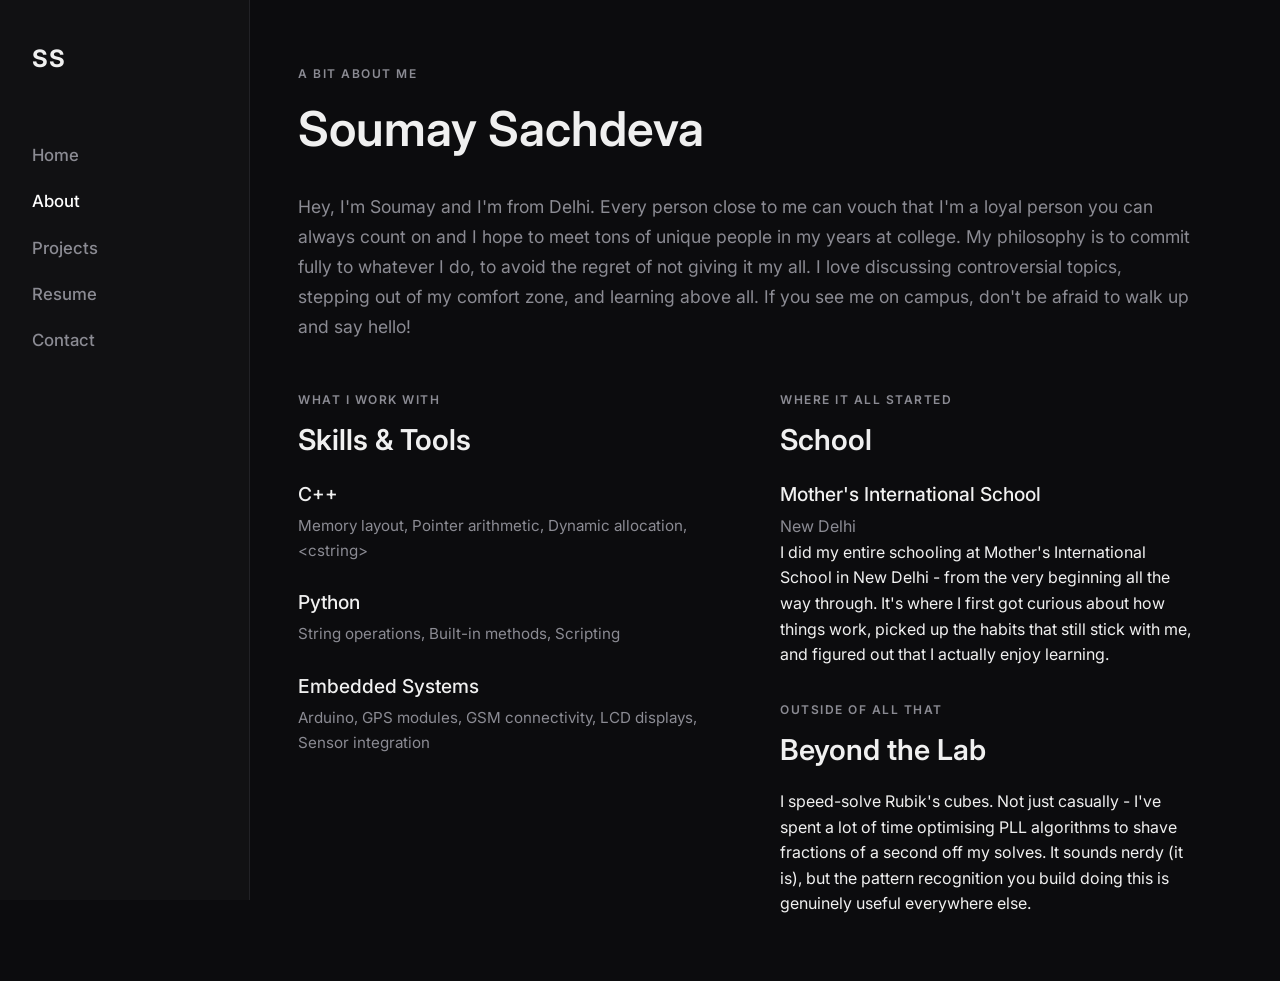
==== about.html @ 52334e9f "Add files via upload" ====
<!DOCTYPE html>
<html lang="en">
<head>
    
    <meta charset="UTF-8">
    <meta name="viewport" content="width=device-width, initial-scale=1.0">
    <link rel="stylesheet" href="styles.css">
    <link rel="preconnect" href="https://fonts.googleapis.com">
    <link rel="preconnect" href="https://fonts.gstatic.com" crossorigin>
    <link href="https://fonts.googleapis.com/css2?family=Inter:wght@300;400;500;600;700&display=swap" rel="stylesheet">

    <title>Soumay Sachdeva | About</title>
</head>
<body>
    <div class="layout">
        
    <aside class="sidebar">
        <div class="logo">SS</div>
        <nav class="nav-menu">
            <ul>
                <li><a href="index.html" >Home</a></li>
<li><a href="about.html" class="active">About</a></li>
<li><a href="projects.html" >Projects</a></li>
<li><a href="resume.html" >Resume</a></li>
<li><a href="contact.html" >Contact</a></li>

            </ul>
        </nav>
    </aside>
    
        <main class="content">
            <div class="max-width-wrapper">
                <p class="section-sup">A bit about me</p>
                <h1 class="page-title">Soumay Sachdeva</h1>
                
                <div class="text-block">
                    <p>Hey, I'm Soumay and I'm from Delhi. Every person close to me can vouch that I'm a loyal person you can always count on and I hope to meet tons of unique people in my years at college. My philosophy is to commit fully to whatever I do, to avoid the regret of not giving it my all. I love discussing controversial topics, stepping out of my comfort zone, and learning above all. If you see me on campus, don't be afraid to walk up and say hello!</p>
                </div>

                <div class="grid-section">
                    <div class="grid-item">
                        <p class="section-sup">What I work with</p>
                        <h2>Skills & Tools</h2>
                        
                        <div class="skill-group">
                            <h3>C++</h3>
                            <p>Memory layout, Pointer arithmetic, Dynamic allocation, &lt;cstring&gt;</p>
                        </div>
                        <div class="skill-group">
                            <h3>Python</h3>
                            <p>String operations, Built-in methods, Scripting</p>
                        </div>
                        <div class="skill-group">
                            <h3>Embedded Systems</h3>
                            <p>Arduino, GPS modules, GSM connectivity, LCD displays, Sensor integration</p>
                        </div>
                    </div>
                    
                    <div class="grid-item">
                        <p class="section-sup">Where it all started</p>
                        <h2>School</h2>
                        <h3>Mother's International School</h3>
                        <p class="muted">New Delhi</p>
                        <p>I did my entire schooling at Mother's International School in New Delhi - from the very beginning all the way through. It's where I first got curious about how things work, picked up the habits that still stick with me, and figured out that I actually enjoy learning.</p>
                        
                        <div class="spacer"></div>
                        
                        <p class="section-sup">Outside of all that</p>
                        <h2>Beyond the Lab</h2>
                        <p>I speed-solve Rubik's cubes. Not just casually - I've spent a lot of time optimising PLL algorithms to shave fractions of a second off my solves. It sounds nerdy (it is), but the pattern recognition you build doing this is genuinely useful everywhere else.</p>
                    </div>
                </div>
            </div>
        </main>
    </div>
</body>
</html>
---- styles.css ----
:root {
    --bg-color: #0c0c0e;
    --sidebar-bg: #111113;
    --text-main: #f0f0f0;
    --text-muted: #8b8b93;
    --accent: #fff;
    --border: #222226;
    --card-bg: #151518;
}

* {
    box-sizing: border-box;
    margin: 0;
    padding: 0;
}

body {
    font-family: 'Inter', sans-serif;
    background-color: var(--bg-color);
    color: var(--text-main);
    line-height: 1.6;
    -webkit-font-smoothing: antialiased;
}

a {
    color: var(--accent);
    text-decoration: none;
    transition: opacity 0.2s;
}

a:hover {
    opacity: 0.8;
}

/* Layout */
.layout {
    display: flex;
    min-height: 100vh;
}

.sidebar {
    width: 250px;
    background-color: var(--sidebar-bg);
    border-right: 1px solid var(--border);
    padding: 2.5rem 2rem;
    position: fixed;
    height: 100vh;
    display: flex;
    flex-direction: column;
    z-index: 10;
}

.content {
    flex: 1;
    margin-left: 250px;
    padding: 4rem 3rem;
    min-height: 100vh;
}

.max-width-wrapper {
    max-width: 900px;
}

/* Sidebar styling */
.logo {
    font-size: 1.5rem;
    font-weight: 700;
    letter-spacing: 1px;
    margin-bottom: 4rem;
}

.nav-menu ul {
    list-style: none;
    display: flex;
    flex-direction: column;
    gap: 1.2rem;
}

.nav-menu a {
    color: var(--text-muted);
    font-weight: 500;
    font-size: 1.05rem;
    display: block;
}

.nav-menu a:hover, .nav-menu a.active {
    color: var(--accent);
}

/* Typography */
h1.main-title {
    font-size: 3.5rem;
    font-weight: 600;
    margin-bottom: 0.5rem;
    line-height: 1.1;
}

h1.page-title {
    font-size: 3rem;
    font-weight: 600;
    margin-bottom: 1.5rem;
}

h2 {
    font-size: 1.8rem;
    font-weight: 600;
    margin-bottom: 1rem;
}

h3 {
    font-size: 1.2rem;
    font-weight: 500;
    margin-bottom: 0.3rem;
}

.subtitle {
    font-size: 1.5rem;
    color: var(--text-muted);
    margin-bottom: 0.5rem;
}

.description {
    font-size: 1.2rem;
    color: var(--text-muted);
    margin-bottom: 2.5rem;
}

.section-sup {
    color: var(--text-muted);
    text-transform: uppercase;
    font-size: 0.75rem;
    letter-spacing: 1.5px;
    margin-bottom: 0.5rem;
    font-weight: 600;
}

.muted {
    color: var(--text-muted);
}

/* Utilities */
.mb-small { margin-bottom: 0.5rem; }
.mb-large { margin-bottom: 2rem; }
.mt-small { margin-top: 0.5rem; }
.mt-large { margin-top: 2rem; }
.mt-xlarge { margin-top: 4rem; }
.spacer { height: 2rem; }

/* Buttons */
.hero-buttons {
    display: flex;
    gap: 1rem;
    margin-bottom: 3rem;
}

.btn {
    padding: 0.8rem 1.5rem;
    border-radius: 4px;
    font-weight: 500;
    font-size: 0.95rem;
    cursor: pointer;
    border: none;
    display: inline-block;
    text-align: center;
}

.btn.primary {
    background-color: var(--accent);
    color: var(--bg-color);
}

.btn.secondary {
    background-color: transparent;
    border: 1px solid var(--border);
    color: var(--text-main);
}

.btn.secondary:hover {
    background-color: rgba(255,255,255,0.05);
}

/* Social links box */
.social-links-box {
    display: flex;
    gap: 1.5rem;
    margin-bottom: 3rem;
    padding-bottom: 2rem;
    border-bottom: 1px solid var(--border);
}

.social-link {
    font-size: 0.95rem;
    color: var(--text-main);
    border-bottom: 1px solid transparent;
}
.social-link:hover {
    border-bottom: 1px solid var(--text-main);
}

/* Interests tags */
.interests-tags {
    display: flex;
    flex-direction: column;
    gap: 0.8rem;
}

.tag-item {
    font-family: 'Inter', monospace;
    color: var(--text-muted);
    font-size: 0.95rem;
}

/* Grid System */
.grid-section {
    display: grid;
    grid-template-columns: 1fr 1fr;
    gap: 4rem;
    margin-top: 3rem;
}

/* Text blocks */
.text-block p {
    font-size: 1.1rem;
    color: var(--text-muted);
    line-height: 1.7;
    margin-bottom: 2rem;
}

/* Skills */
.skill-group {
    margin-bottom: 1.5rem;
}

.skill-group p {
    color: var(--text-muted);
    font-size: 0.95rem;
}

/* Project / Resume Cards */
.project-card, .resume-preview-card {
    background-color: var(--card-bg);
    border: 1px solid var(--border);
    padding: 2.5rem;
    border-radius: 8px;
    margin-bottom: 2rem;
}

.project-card p {
    color: var(--text-muted);
}

.tech-stack {
    display: flex;
    flex-wrap: wrap;
    gap: 0.6rem;
    margin-top: 1.5rem;
}

.tech-stack span {
    background-color: rgba(255,255,255,0.05);
    border: 1px solid rgba(255,255,255,0.1);
    padding: 0.3rem 0.8rem;
    border-radius: 20px;
    font-size: 0.8rem;
    color: var(--text-muted);
}

/* Contact */
.contact-detail {
    margin-bottom: 1.5rem;
}

.contact-detail p {
    color: var(--text-muted);
}

.contact-form {
    display: flex;
    flex-direction: column;
    gap: 1rem;
}

.contact-form label {
    font-size: 0.85rem;
    color: var(--text-muted);
    text-transform: uppercase;
    letter-spacing: 1px;
}

.contact-form input, .contact-form textarea {
    background-color: var(--bg-color);
    border: 1px solid var(--border);
    padding: 1rem;
    color: var(--text-main);
    border-radius: 4px;
    font-family: inherit;
    font-size: 1rem;
    margin-bottom: 0.5rem;
}

.contact-form input:focus, .contact-form textarea:focus {
    outline: none;
    border-color: #555;
}

/* Modal / Popup Styling */
.modal {
    display: none;
    position: fixed;
    z-index: 100;
    left: 0;
    top: 0;
    width: 100%;
    height: 100%;
    background-color: rgba(0, 0, 0, 0.8);
    backdrop-filter: blur(5px);
    opacity: 0;
    transition: opacity 0.3s ease;
}

.modal.show {
    display: flex;
    justify-content: center;
    align-items: center;
    opacity: 1;
}

.modal-content {
    background-color: var(--card-bg);
    border: 1px solid var(--border);
    border-radius: 12px;
    padding: 3rem;
    width: 90%;
    max-width: 500px;
    position: relative;
    transform: translateY(-20px);
    transition: transform 0.3s ease;
    box-shadow: 0 10px 30px rgba(0,0,0,0.5);
}

.modal.show .modal-content {
    transform: translateY(0);
}

.close-btn {
    position: absolute;
    top: 1.5rem;
    right: 1.5rem;
    color: var(--text-muted);
    font-size: 1.8rem;
    font-weight: 300;
    cursor: pointer;
    line-height: 1;
    transition: color 0.2s;
}

.close-btn:hover {
    color: var(--text-main);
}

.thanks-list {
    display: flex;
    flex-direction: column;
    gap: 0.8rem;
    align-items: center;
    background-color: rgba(255,255,255,0.03);
    padding: 1.5rem;
    border-radius: 8px;
    border: 1px solid rgba(255,255,255,0.05);
}

.thanks-list p {
    font-size: 1.1rem;
    font-weight: 500;
    margin: 0;
}

/* Special Thanks Trigger Area */
.special-thanks-trigger-section {
    padding-top: 2rem;
    border-top: 1px solid var(--border);
}


.site-footer {
    margin-top: 4rem;
    padding-top: 2rem;
    border-top: 1px solid var(--border);
    color: var(--text-muted);
    font-size: 0.85rem;
    display: flex;
    justify-content: space-between;
}

/* Responsive */
@media (max-width: 900px) {
    .layout {
        flex-direction: column;
    }
    .sidebar {
        width: 100%;
        height: auto;
        position: relative;
        padding: 1.5rem;
        flex-direction: row;
        justify-content: space-between;
        align-items: center;
        border-right: none;
        border-bottom: 1px solid var(--border);
    }
    .logo {
        margin-bottom: 0;
    }
    .nav-menu ul {
        flex-direction: row;
        gap: 1rem;
    }
    .content {
        margin-left: 0;
        padding: 2rem 1.5rem;
    }
    .grid-section {
        grid-template-columns: 1fr;
        gap: 2rem;
    }
    h1.main-title {
        font-size: 2.5rem;
    }
}
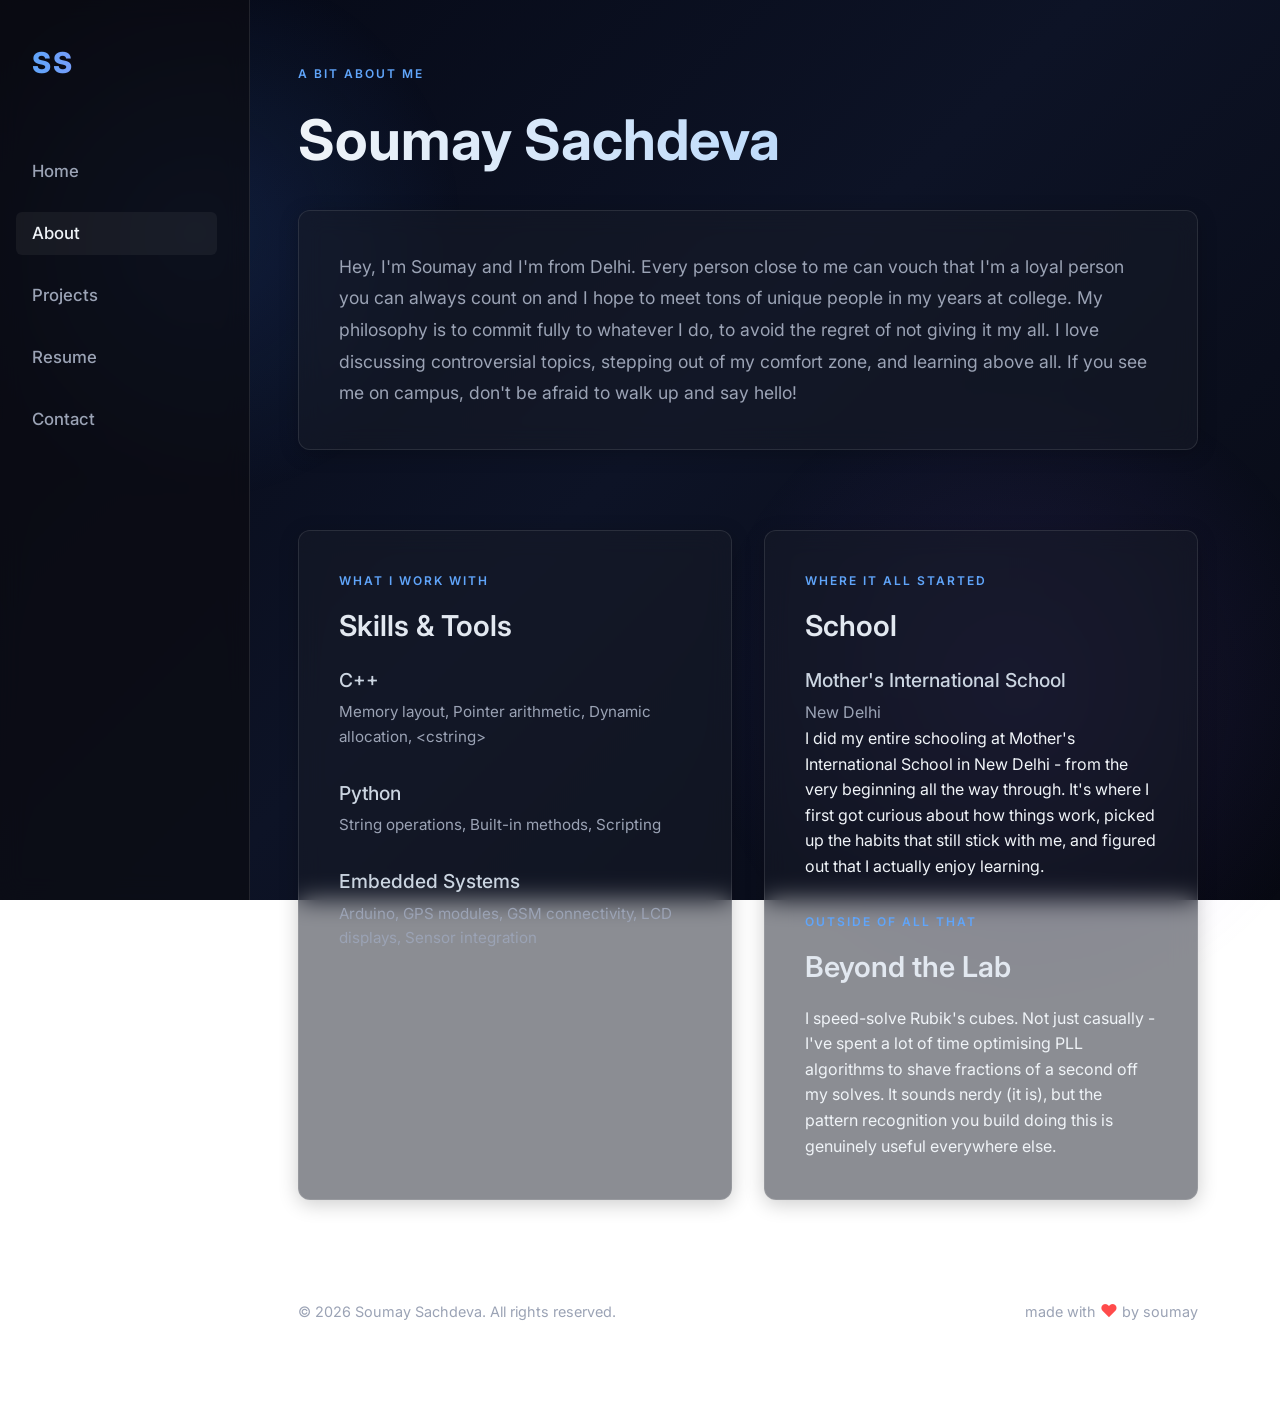
==== commit 1dc8bd4b: "Add files via upload" ====
--- a/about.html
+++ b/about.html
@@ -33,12 +33,12 @@
                 <p class="section-sup">A bit about me</p>
                 <h1 class="page-title">Soumay Sachdeva</h1>
                 
-                <div class="text-block">
+                <div class="text-block card-style">
                     <p>Hey, I'm Soumay and I'm from Delhi. Every person close to me can vouch that I'm a loyal person you can always count on and I hope to meet tons of unique people in my years at college. My philosophy is to commit fully to whatever I do, to avoid the regret of not giving it my all. I love discussing controversial topics, stepping out of my comfort zone, and learning above all. If you see me on campus, don't be afraid to walk up and say hello!</p>
                 </div>
 
                 <div class="grid-section">
-                    <div class="grid-item">
+                    <div class="grid-item card-style">
                         <p class="section-sup">What I work with</p>
                         <h2>Skills & Tools</h2>
                         
@@ -56,7 +56,7 @@
                         </div>
                     </div>
                     
-                    <div class="grid-item">
+                    <div class="grid-item card-style">
                         <p class="section-sup">Where it all started</p>
                         <h2>School</h2>
                         <h3>Mother's International School</h3>
@@ -70,6 +70,12 @@
                         <p>I speed-solve Rubik's cubes. Not just casually - I've spent a lot of time optimising PLL algorithms to shave fractions of a second off my solves. It sounds nerdy (it is), but the pattern recognition you build doing this is genuinely useful everywhere else.</p>
                     </div>
                 </div>
+                
+    <footer class="site-footer">
+        <p>&copy; 2026 Soumay Sachdeva. All rights reserved.</p>
+        <p>made with <span class="heart">&hearts;</span> by soumay</p>
+    </footer>
+
             </div>
         </main>
     </div>
--- a/styles.css
+++ b/styles.css
@@ -1,12 +1,13 @@
 
 :root {
-    --bg-color: #0c0c0e;
-    --sidebar-bg: #111113;
-    --text-main: #f0f0f0;
-    --text-muted: #8b8b93;
-    --accent: #fff;
-    --border: #222226;
-    --card-bg: #151518;
+    --sidebar-bg: rgba(12, 12, 18, 0.7);
+    --text-main: #f0f4f8;
+    --text-muted: #9ba3b5;
+    --accent: #60a5fa;
+    --accent-hover: #3b82f6;
+    --border: rgba(255, 255, 255, 0.1);
+    --card-bg: rgba(25, 28, 41, 0.5);
+    --glass-blur: blur(12px);
 }
 
 * {
@@ -17,20 +18,50 @@
 
 body {
     font-family: 'Inter', sans-serif;
-    background-color: var(--bg-color);
+    background: linear-gradient(135deg, #050814 0%, #0d1326 50%, #070912 100%);
+    background-attachment: fixed;
     color: var(--text-main);
     line-height: 1.6;
     -webkit-font-smoothing: antialiased;
+    min-height: 100vh;
+    position: relative;
+    z-index: 1;
+}
+
+/* Abstract Glowing Orbs for the Blue/Black Design vibe */
+body::before {
+    content: '';
+    position: fixed;
+    top: -10%;
+    left: -10%;
+    width: 50vw;
+    height: 50vw;
+    background: radial-gradient(circle, rgba(59, 130, 246, 0.15) 0%, transparent 60%);
+    z-index: -1;
+    pointer-events: none;
+}
+
+body::after {
+    content: '';
+    position: fixed;
+    bottom: -20%;
+    right: -10%;
+    width: 60vw;
+    height: 60vw;
+    background: radial-gradient(circle, rgba(139, 92, 246, 0.12) 0%, transparent 60%);
+    z-index: -1;
+    pointer-events: none;
 }
 
 a {
     color: var(--accent);
     text-decoration: none;
-    transition: opacity 0.2s;
+    transition: all 0.3s ease;
 }
 
 a:hover {
-    opacity: 0.8;
+    color: var(--accent-hover);
+    opacity: 0.9;
 }
 
 /* Layout */
@@ -42,6 +73,7 @@
 .sidebar {
     width: 250px;
     background-color: var(--sidebar-bg);
+    backdrop-filter: var(--glass-blur);
     border-right: 1px solid var(--border);
     padding: 2.5rem 2rem;
     position: fixed;
@@ -56,18 +88,27 @@
     margin-left: 250px;
     padding: 4rem 3rem;
     min-height: 100vh;
+    display: flex;
+    flex-direction: column;
 }
 
 .max-width-wrapper {
     max-width: 900px;
+    width: 100%;
+    flex: 1;
+    display: flex;
+    flex-direction: column;
 }
 
 /* Sidebar styling */
 .logo {
-    font-size: 1.5rem;
-    font-weight: 700;
-    letter-spacing: 1px;
+    font-size: 1.8rem;
+    font-weight: 800;
+    letter-spacing: 2px;
     margin-bottom: 4rem;
+    background: linear-gradient(90deg, #60a5fa, #c084fc);
+    -webkit-background-clip: text;
+    -webkit-text-fill-color: transparent;
 }
 
 .nav-menu ul {
@@ -82,23 +123,33 @@
     font-weight: 500;
     font-size: 1.05rem;
     display: block;
+    padding: 0.5rem 1rem;
+    border-radius: 6px;
+    margin-left: -1rem;
 }
 
 .nav-menu a:hover, .nav-menu a.active {
-    color: var(--accent);
-}
-
-/* Typography */
+    color: var(--text-main);
+    background: rgba(255,255,255,0.05);
+}
+
+/* Typography & Colors */
+.gradient-text, h1.main-title, h1.page-title {
+    background: linear-gradient(90deg, #f0f4f8, #93c5fd);
+    -webkit-background-clip: text;
+    -webkit-text-fill-color: transparent;
+}
+
 h1.main-title {
-    font-size: 3.5rem;
-    font-weight: 600;
+    font-size: 4rem;
+    font-weight: 700;
     margin-bottom: 0.5rem;
     line-height: 1.1;
 }
 
 h1.page-title {
-    font-size: 3rem;
-    font-weight: 600;
+    font-size: 3.5rem;
+    font-weight: 700;
     margin-bottom: 1.5rem;
 }
 
@@ -106,18 +157,20 @@
     font-size: 1.8rem;
     font-weight: 600;
     margin-bottom: 1rem;
+    color: #e2e8f0;
 }
 
 h3 {
     font-size: 1.2rem;
     font-weight: 500;
     margin-bottom: 0.3rem;
+    color: #cbd5e1;
 }
 
 .subtitle {
     font-size: 1.5rem;
-    color: var(--text-muted);
-    margin-bottom: 0.5rem;
+    color: #94a3b8;
+    margin-bottom: 0.8rem;
 }
 
 .description {
@@ -127,16 +180,48 @@
 }
 
 .section-sup {
-    color: var(--text-muted);
+    color: var(--accent);
     text-transform: uppercase;
     font-size: 0.75rem;
-    letter-spacing: 1.5px;
-    margin-bottom: 0.5rem;
+    letter-spacing: 2px;
+    margin-bottom: 0.8rem;
     font-weight: 600;
 }
 
 .muted {
     color: var(--text-muted);
+}
+
+/* Hero Layout with Photo */
+.hero-layout {
+    display: flex;
+    align-items: center;
+    gap: 4rem;
+    flex: 1;
+}
+
+.hero-text {
+    flex: 1;
+}
+
+.hero-image {
+    flex-shrink: 0;
+}
+
+.hero-image img {
+    width: 280px;
+    height: 280px;
+    object-fit: cover;
+    border-radius: 50%;
+    border: 3px solid rgba(96, 165, 250, 0.3);
+    box-shadow: 0 0 40px rgba(59, 130, 246, 0.2);
+    transition: all 0.4s ease;
+}
+
+.hero-image img:hover {
+    transform: scale(1.03) translateY(-5px);
+    box-shadow: 0 10px 50px rgba(59, 130, 246, 0.4);
+    border-color: rgba(96, 165, 250, 0.6);
 }
 
 /* Utilities */
@@ -146,38 +231,81 @@
 .mt-large { margin-top: 2rem; }
 .mt-xlarge { margin-top: 4rem; }
 .spacer { height: 2rem; }
+.text-center { text-align: center; }
+
+/* Glassmorphism Cards */
+.card-style {
+    background: var(--card-bg);
+    backdrop-filter: var(--glass-blur);
+    border: 1px solid var(--border);
+    padding: 2.5rem;
+    border-radius: 12px;
+    margin-bottom: 2rem;
+    box-shadow: 0 4px 20px rgba(0,0,0,0.2);
+}
+
+.hover-lift {
+    transition: transform 0.3s ease, box-shadow 0.3s ease, border-color 0.3s ease;
+}
+
+.hover-lift:hover {
+    transform: translateY(-5px);
+    box-shadow: 0 15px 30px rgba(0,0,0,0.3);
+    border-color: rgba(255,255,255,0.2);
+}
 
 /* Buttons */
 .hero-buttons {
     display: flex;
-    gap: 1rem;
+    gap: 1.2rem;
     margin-bottom: 3rem;
 }
 
 .btn {
-    padding: 0.8rem 1.5rem;
-    border-radius: 4px;
-    font-weight: 500;
+    padding: 0.9rem 1.8rem;
+    border-radius: 8px;
+    font-weight: 600;
     font-size: 0.95rem;
     cursor: pointer;
     border: none;
     display: inline-block;
     text-align: center;
+    transition: all 0.3s ease;
 }
 
 .btn.primary {
-    background-color: var(--accent);
-    color: var(--bg-color);
+    background: linear-gradient(135deg, #3b82f6, #8b5cf6);
+    color: #fff;
+    box-shadow: 0 4px 15px rgba(59, 130, 246, 0.3);
+}
+
+.btn.primary:hover {
+    background: linear-gradient(135deg, #2563eb, #7c3aed);
+    transform: translateY(-2px);
+    box-shadow: 0 8px 20px rgba(59, 130, 246, 0.4);
 }
 
 .btn.secondary {
-    background-color: transparent;
+    background-color: rgba(255,255,255,0.05);
+    backdrop-filter: blur(5px);
     border: 1px solid var(--border);
     color: var(--text-main);
 }
 
 .btn.secondary:hover {
-    background-color: rgba(255,255,255,0.05);
+    background-color: rgba(255,255,255,0.1);
+    border-color: rgba(255,255,255,0.3);
+    transform: translateY(-2px);
+}
+
+.pulse-btn {
+    animation: pulse 2s infinite;
+}
+
+@keyframes pulse {
+    0% { box-shadow: 0 0 0 0 rgba(96, 165, 250, 0.4); }
+    70% { box-shadow: 0 0 0 10px rgba(96, 165, 250, 0); }
+    100% { box-shadow: 0 0 0 0 rgba(96, 165, 250, 0); }
 }
 
 /* Social links box */
@@ -191,11 +319,25 @@
 
 .social-link {
     font-size: 0.95rem;
+    color: var(--text-muted);
+    position: relative;
+    padding-bottom: 3px;
+}
+.social-link::after {
+    content: '';
+    position: absolute;
+    width: 0;
+    height: 2px;
+    bottom: 0;
+    left: 0;
+    background: var(--accent);
+    transition: width 0.3s ease;
+}
+.social-link:hover {
     color: var(--text-main);
-    border-bottom: 1px solid transparent;
-}
-.social-link:hover {
-    border-bottom: 1px solid var(--text-main);
+}
+.social-link:hover::after {
+    width: 100%;
 }
 
 /* Interests tags */
@@ -207,15 +349,21 @@
 
 .tag-item {
     font-family: 'Inter', monospace;
-    color: var(--text-muted);
+    color: var(--accent);
     font-size: 0.95rem;
+    background: rgba(59, 130, 246, 0.1);
+    padding: 0.3rem 0.8rem;
+    border-radius: 4px;
+    border-left: 3px solid var(--accent);
+    display: inline-block;
+    width: fit-content;
 }
 
 /* Grid System */
 .grid-section {
     display: grid;
     grid-template-columns: 1fr 1fr;
-    gap: 4rem;
+    gap: 2rem;
     margin-top: 3rem;
 }
 
@@ -223,13 +371,12 @@
 .text-block p {
     font-size: 1.1rem;
     color: var(--text-muted);
-    line-height: 1.7;
-    margin-bottom: 2rem;
+    line-height: 1.8;
 }
 
 /* Skills */
 .skill-group {
-    margin-bottom: 1.5rem;
+    margin-bottom: 1.8rem;
 }
 
 .skill-group p {
@@ -238,32 +385,21 @@
 }
 
 /* Project / Resume Cards */
-.project-card, .resume-preview-card {
-    background-color: var(--card-bg);
-    border: 1px solid var(--border);
-    padding: 2.5rem;
-    border-radius: 8px;
-    margin-bottom: 2rem;
-}
-
-.project-card p {
-    color: var(--text-muted);
-}
-
 .tech-stack {
     display: flex;
     flex-wrap: wrap;
-    gap: 0.6rem;
+    gap: 0.8rem;
     margin-top: 1.5rem;
 }
 
 .tech-stack span {
-    background-color: rgba(255,255,255,0.05);
+    background: linear-gradient(135deg, rgba(255,255,255,0.05), rgba(255,255,255,0.02));
     border: 1px solid rgba(255,255,255,0.1);
-    padding: 0.3rem 0.8rem;
+    padding: 0.4rem 1rem;
     border-radius: 20px;
     font-size: 0.8rem;
-    color: var(--text-muted);
+    color: #e2e8f0;
+    box-shadow: 0 2px 10px rgba(0,0,0,0.1);
 }
 
 /* Contact */
@@ -271,14 +407,14 @@
     margin-bottom: 1.5rem;
 }
 
-.contact-detail p {
-    color: var(--text-muted);
+.contact-detail h3 {
+    color: var(--accent);
 }
 
 .contact-form {
     display: flex;
     flex-direction: column;
-    gap: 1rem;
+    gap: 1.2rem;
 }
 
 .contact-form label {
@@ -289,19 +425,21 @@
 }
 
 .contact-form input, .contact-form textarea {
-    background-color: var(--bg-color);
+    background-color: rgba(0,0,0,0.2);
     border: 1px solid var(--border);
     padding: 1rem;
     color: var(--text-main);
-    border-radius: 4px;
+    border-radius: 8px;
     font-family: inherit;
     font-size: 1rem;
-    margin-bottom: 0.5rem;
+    transition: all 0.3s ease;
 }
 
 .contact-form input:focus, .contact-form textarea:focus {
     outline: none;
-    border-color: #555;
+    border-color: var(--accent);
+    background-color: rgba(0,0,0,0.4);
+    box-shadow: 0 0 10px rgba(96, 165, 250, 0.2);
 }
 
 /* Modal / Popup Styling */
@@ -313,8 +451,8 @@
     top: 0;
     width: 100%;
     height: 100%;
-    background-color: rgba(0, 0, 0, 0.8);
-    backdrop-filter: blur(5px);
+    background-color: rgba(5, 8, 20, 0.85);
+    backdrop-filter: blur(8px);
     opacity: 0;
     transition: opacity 0.3s ease;
 }
@@ -327,20 +465,20 @@
 }
 
 .modal-content {
-    background-color: var(--card-bg);
-    border: 1px solid var(--border);
-    border-radius: 12px;
+    background: linear-gradient(135deg, rgba(30,35,50,0.9), rgba(20,22,35,0.95));
+    border: 1px solid rgba(255,255,255,0.15);
+    border-radius: 16px;
     padding: 3rem;
     width: 90%;
     max-width: 500px;
     position: relative;
-    transform: translateY(-20px);
-    transition: transform 0.3s ease;
-    box-shadow: 0 10px 30px rgba(0,0,0,0.5);
+    transform: translateY(-30px) scale(0.95);
+    transition: all 0.3s cubic-bezier(0.175, 0.885, 0.32, 1.275);
+    box-shadow: 0 20px 50px rgba(0,0,0,0.6), 0 0 30px rgba(59, 130, 246, 0.2);
 }
 
 .modal.show .modal-content {
-    transform: translateY(0);
+    transform: translateY(0) scale(1);
 }
 
 .close-btn {
@@ -348,15 +486,16 @@
     top: 1.5rem;
     right: 1.5rem;
     color: var(--text-muted);
-    font-size: 1.8rem;
+    font-size: 2rem;
     font-weight: 300;
     cursor: pointer;
     line-height: 1;
-    transition: color 0.2s;
+    transition: color 0.2s, transform 0.2s;
 }
 
 .close-btn:hover {
-    color: var(--text-main);
+    color: #ff4b4b;
+    transform: rotate(90deg);
 }
 
 .thanks-list {
@@ -364,7 +503,7 @@
     flex-direction: column;
     gap: 0.8rem;
     align-items: center;
-    background-color: rgba(255,255,255,0.03);
+    background: rgba(0,0,0,0.2);
     padding: 1.5rem;
     border-radius: 8px;
     border: 1px solid rgba(255,255,255,0.05);
@@ -374,23 +513,39 @@
     font-size: 1.1rem;
     font-weight: 500;
     margin: 0;
+    background: linear-gradient(90deg, #e2e8f0, #94a3b8);
+    -webkit-background-clip: text;
+    -webkit-text-fill-color: transparent;
 }
 
 /* Special Thanks Trigger Area */
 .special-thanks-trigger-section {
     padding-top: 2rem;
+}
+
+/* Shared Footer styling */
+.site-footer {
+    margin-top: auto;
+    padding-top: 4rem;
+    padding-bottom: 2rem;
+    color: var(--text-muted);
+    font-size: 0.9rem;
+    display: flex;
+    justify-content: space-between;
+    align-items: center;
     border-top: 1px solid var(--border);
 }
 
-
-.site-footer {
-    margin-top: 4rem;
-    padding-top: 2rem;
-    border-top: 1px solid var(--border);
-    color: var(--text-muted);
-    font-size: 0.85rem;
-    display: flex;
-    justify-content: space-between;
+.heart {
+    color: #ff4b4b;
+    font-size: 1.1rem;
+    display: inline-block;
+    animation: heartbeat 1.5s infinite;
+}
+
+@keyframes heartbeat {
+    0%, 100% { transform: scale(1); }
+    50% { transform: scale(1.2); }
 }
 
 /* Responsive */
@@ -408,6 +563,7 @@
         align-items: center;
         border-right: none;
         border-bottom: 1px solid var(--border);
+        background-color: rgba(12, 12, 18, 0.95);
     }
     .logo {
         margin-bottom: 0;
@@ -415,6 +571,11 @@
     .nav-menu ul {
         flex-direction: row;
         gap: 1rem;
+        flex-wrap: wrap;
+    }
+    .nav-menu a {
+        padding: 0.2rem 0.5rem;
+        margin-left: 0;
     }
     .content {
         margin-left: 0;
@@ -422,9 +583,27 @@
     }
     .grid-section {
         grid-template-columns: 1fr;
+    }
+    h1.main-title {
+        font-size: 2.8rem;
+    }
+    .hero-layout {
+        flex-direction: column-reverse;
+        text-align: center;
         gap: 2rem;
     }
-    h1.main-title {
-        font-size: 2.5rem;
-    }
-}
+    .hero-buttons {
+        justify-content: center;
+    }
+    .social-links-box {
+        justify-content: center;
+    }
+    .interests-tags {
+        align-items: center;
+    }
+    .site-footer {
+        flex-direction: column;
+        gap: 1rem;
+        text-align: center;
+    }
+}
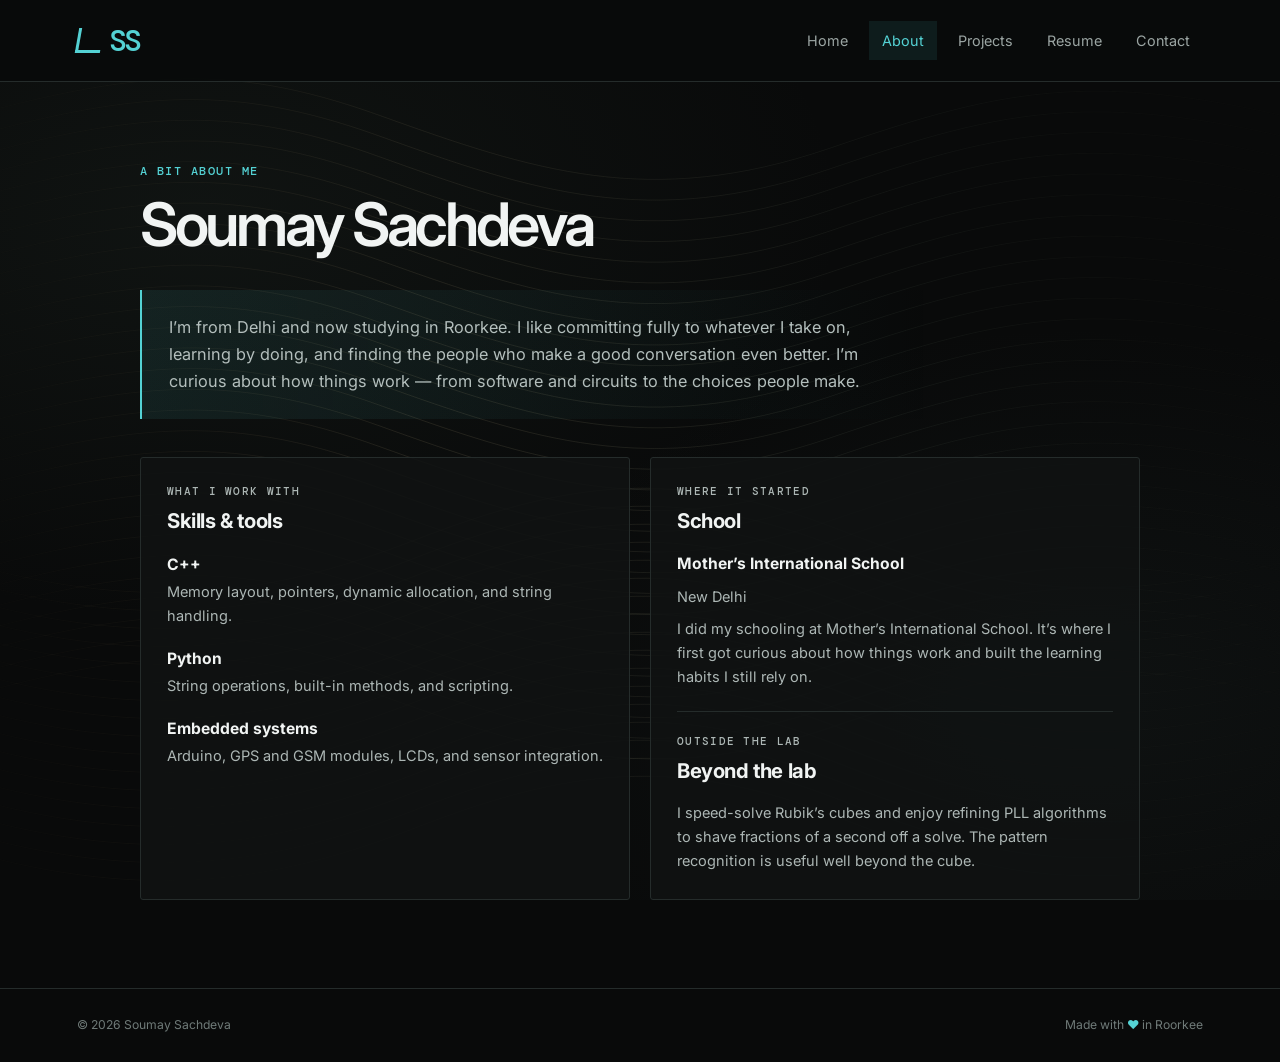
==== commit 03b654da: "Add files via upload" ====
--- a/about.html
+++ b/about.html
@@ -1,83 +1 @@
-<!DOCTYPE html>
-<html lang="en">
-<head>
-    
-    <meta charset="UTF-8">
-    <meta name="viewport" content="width=device-width, initial-scale=1.0">
-    <link rel="stylesheet" href="styles.css">
-    <link rel="preconnect" href="https://fonts.googleapis.com">
-    <link rel="preconnect" href="https://fonts.gstatic.com" crossorigin>
-    <link href="https://fonts.googleapis.com/css2?family=Inter:wght@300;400;500;600;700&display=swap" rel="stylesheet">
-
-    <title>Soumay Sachdeva | About</title>
-</head>
-<body>
-    <div class="layout">
-        
-    <aside class="sidebar">
-        <div class="logo">SS</div>
-        <nav class="nav-menu">
-            <ul>
-                <li><a href="index.html" >Home</a></li>
-<li><a href="about.html" class="active">About</a></li>
-<li><a href="projects.html" >Projects</a></li>
-<li><a href="resume.html" >Resume</a></li>
-<li><a href="contact.html" >Contact</a></li>
-
-            </ul>
-        </nav>
-    </aside>
-    
-        <main class="content">
-            <div class="max-width-wrapper">
-                <p class="section-sup">A bit about me</p>
-                <h1 class="page-title">Soumay Sachdeva</h1>
-                
-                <div class="text-block card-style">
-                    <p>Hey, I'm Soumay and I'm from Delhi. Every person close to me can vouch that I'm a loyal person you can always count on and I hope to meet tons of unique people in my years at college. My philosophy is to commit fully to whatever I do, to avoid the regret of not giving it my all. I love discussing controversial topics, stepping out of my comfort zone, and learning above all. If you see me on campus, don't be afraid to walk up and say hello!</p>
-                </div>
-
-                <div class="grid-section">
-                    <div class="grid-item card-style">
-                        <p class="section-sup">What I work with</p>
-                        <h2>Skills & Tools</h2>
-                        
-                        <div class="skill-group">
-                            <h3>C++</h3>
-                            <p>Memory layout, Pointer arithmetic, Dynamic allocation, &lt;cstring&gt;</p>
-                        </div>
-                        <div class="skill-group">
-                            <h3>Python</h3>
-                            <p>String operations, Built-in methods, Scripting</p>
-                        </div>
-                        <div class="skill-group">
-                            <h3>Embedded Systems</h3>
-                            <p>Arduino, GPS modules, GSM connectivity, LCD displays, Sensor integration</p>
-                        </div>
-                    </div>
-                    
-                    <div class="grid-item card-style">
-                        <p class="section-sup">Where it all started</p>
-                        <h2>School</h2>
-                        <h3>Mother's International School</h3>
-                        <p class="muted">New Delhi</p>
-                        <p>I did my entire schooling at Mother's International School in New Delhi - from the very beginning all the way through. It's where I first got curious about how things work, picked up the habits that still stick with me, and figured out that I actually enjoy learning.</p>
-                        
-                        <div class="spacer"></div>
-                        
-                        <p class="section-sup">Outside of all that</p>
-                        <h2>Beyond the Lab</h2>
-                        <p>I speed-solve Rubik's cubes. Not just casually - I've spent a lot of time optimising PLL algorithms to shave fractions of a second off my solves. It sounds nerdy (it is), but the pattern recognition you build doing this is genuinely useful everywhere else.</p>
-                    </div>
-                </div>
-                
-    <footer class="site-footer">
-        <p>&copy; 2026 Soumay Sachdeva. All rights reserved.</p>
-        <p>made with <span class="heart">&hearts;</span> by soumay</p>
-    </footer>
-
-            </div>
-        </main>
-    </div>
-</body>
-</html>+<!doctype html><html lang="en"><head><meta charset="utf-8"><meta name="viewport" content="width=device-width, initial-scale=1"><meta name="theme-color" content="#090b0b"><meta name="description" content="Soumay Sachdeva — student, builder, and curious problem solver in Roorkee."><link rel="stylesheet" href="styles.css"><title>About | Soumay Sachdeva</title></head><body><header class="site-header"><a class="brand" href="index.html" aria-label="Soumay Sachdeva home"><span class="brand-mark">S</span><span class="brand-name">SS</span></a><button class="menu-toggle" type="button" aria-expanded="false" aria-controls="primary-nav" aria-label="Open navigation"><span></span><span></span><span></span></button><nav id="primary-nav" class="primary-nav" aria-label="Main navigation"><a href="index.html">Home</a><a href="about.html" aria-current="page">About</a><a href="projects.html">Projects</a><a href="resume.html">Resume</a><a href="contact.html">Contact</a></nav></header><main id="main-content"><section class="shell page"><p class="eyebrow">A bit about me</p><h1>Soumay Sachdeva</h1><div class="intro-panel"><p>I’m from Delhi and now studying in Roorkee. I like committing fully to whatever I take on, learning by doing, and finding the people who make a good conversation even better. I’m curious about how things work — from software and circuits to the choices people make.</p></div><div class="card-grid"><article class="panel"><p class="eyebrow">What I work with</p><h2>Skills &amp; tools</h2><div class="skill"><h3>C++</h3><p>Memory layout, pointers, dynamic allocation, and string handling.</p></div><div class="skill"><h3>Python</h3><p>String operations, built-in methods, and scripting.</p></div><div class="skill"><h3>Embedded systems</h3><p>Arduino, GPS and GSM modules, LCDs, and sensor integration.</p></div></article><article class="panel"><p class="eyebrow">Where it started</p><h2>School</h2><h3>Mother’s International School</h3><p class="muted">New Delhi</p><p>I did my schooling at Mother’s International School. It’s where I first got curious about how things work and built the learning habits I still rely on.</p><div class="divider"></div><p class="eyebrow">Outside the lab</p><h2>Beyond the lab</h2><p>I speed-solve Rubik’s cubes and enjoy refining PLL algorithms to shave fractions of a second off a solve. The pattern recognition is useful well beyond the cube.</p></article></div></section></main><footer class="site-footer"><span>© 2026 Soumay Sachdeva</span><span>Made with <span class="heart" aria-label="love">♥</span> in Roorkee</span></footer><script src="script.js" defer></script></body></html>
--- a/styles.css
+++ b/styles.css
@@ -1,609 +1,2 @@
-
-:root {
-    --sidebar-bg: rgba(12, 12, 18, 0.7);
-    --text-main: #f0f4f8;
-    --text-muted: #9ba3b5;
-    --accent: #60a5fa;
-    --accent-hover: #3b82f6;
-    --border: rgba(255, 255, 255, 0.1);
-    --card-bg: rgba(25, 28, 41, 0.5);
-    --glass-blur: blur(12px);
-}
-
-* {
-    box-sizing: border-box;
-    margin: 0;
-    padding: 0;
-}
-
-body {
-    font-family: 'Inter', sans-serif;
-    background: linear-gradient(135deg, #050814 0%, #0d1326 50%, #070912 100%);
-    background-attachment: fixed;
-    color: var(--text-main);
-    line-height: 1.6;
-    -webkit-font-smoothing: antialiased;
-    min-height: 100vh;
-    position: relative;
-    z-index: 1;
-}
-
-/* Abstract Glowing Orbs for the Blue/Black Design vibe */
-body::before {
-    content: '';
-    position: fixed;
-    top: -10%;
-    left: -10%;
-    width: 50vw;
-    height: 50vw;
-    background: radial-gradient(circle, rgba(59, 130, 246, 0.15) 0%, transparent 60%);
-    z-index: -1;
-    pointer-events: none;
-}
-
-body::after {
-    content: '';
-    position: fixed;
-    bottom: -20%;
-    right: -10%;
-    width: 60vw;
-    height: 60vw;
-    background: radial-gradient(circle, rgba(139, 92, 246, 0.12) 0%, transparent 60%);
-    z-index: -1;
-    pointer-events: none;
-}
-
-a {
-    color: var(--accent);
-    text-decoration: none;
-    transition: all 0.3s ease;
-}
-
-a:hover {
-    color: var(--accent-hover);
-    opacity: 0.9;
-}
-
-/* Layout */
-.layout {
-    display: flex;
-    min-height: 100vh;
-}
-
-.sidebar {
-    width: 250px;
-    background-color: var(--sidebar-bg);
-    backdrop-filter: var(--glass-blur);
-    border-right: 1px solid var(--border);
-    padding: 2.5rem 2rem;
-    position: fixed;
-    height: 100vh;
-    display: flex;
-    flex-direction: column;
-    z-index: 10;
-}
-
-.content {
-    flex: 1;
-    margin-left: 250px;
-    padding: 4rem 3rem;
-    min-height: 100vh;
-    display: flex;
-    flex-direction: column;
-}
-
-.max-width-wrapper {
-    max-width: 900px;
-    width: 100%;
-    flex: 1;
-    display: flex;
-    flex-direction: column;
-}
-
-/* Sidebar styling */
-.logo {
-    font-size: 1.8rem;
-    font-weight: 800;
-    letter-spacing: 2px;
-    margin-bottom: 4rem;
-    background: linear-gradient(90deg, #60a5fa, #c084fc);
-    -webkit-background-clip: text;
-    -webkit-text-fill-color: transparent;
-}
-
-.nav-menu ul {
-    list-style: none;
-    display: flex;
-    flex-direction: column;
-    gap: 1.2rem;
-}
-
-.nav-menu a {
-    color: var(--text-muted);
-    font-weight: 500;
-    font-size: 1.05rem;
-    display: block;
-    padding: 0.5rem 1rem;
-    border-radius: 6px;
-    margin-left: -1rem;
-}
-
-.nav-menu a:hover, .nav-menu a.active {
-    color: var(--text-main);
-    background: rgba(255,255,255,0.05);
-}
-
-/* Typography & Colors */
-.gradient-text, h1.main-title, h1.page-title {
-    background: linear-gradient(90deg, #f0f4f8, #93c5fd);
-    -webkit-background-clip: text;
-    -webkit-text-fill-color: transparent;
-}
-
-h1.main-title {
-    font-size: 4rem;
-    font-weight: 700;
-    margin-bottom: 0.5rem;
-    line-height: 1.1;
-}
-
-h1.page-title {
-    font-size: 3.5rem;
-    font-weight: 700;
-    margin-bottom: 1.5rem;
-}
-
-h2 {
-    font-size: 1.8rem;
-    font-weight: 600;
-    margin-bottom: 1rem;
-    color: #e2e8f0;
-}
-
-h3 {
-    font-size: 1.2rem;
-    font-weight: 500;
-    margin-bottom: 0.3rem;
-    color: #cbd5e1;
-}
-
-.subtitle {
-    font-size: 1.5rem;
-    color: #94a3b8;
-    margin-bottom: 0.8rem;
-}
-
-.description {
-    font-size: 1.2rem;
-    color: var(--text-muted);
-    margin-bottom: 2.5rem;
-}
-
-.section-sup {
-    color: var(--accent);
-    text-transform: uppercase;
-    font-size: 0.75rem;
-    letter-spacing: 2px;
-    margin-bottom: 0.8rem;
-    font-weight: 600;
-}
-
-.muted {
-    color: var(--text-muted);
-}
-
-/* Hero Layout with Photo */
-.hero-layout {
-    display: flex;
-    align-items: center;
-    gap: 4rem;
-    flex: 1;
-}
-
-.hero-text {
-    flex: 1;
-}
-
-.hero-image {
-    flex-shrink: 0;
-}
-
-.hero-image img {
-    width: 280px;
-    height: 280px;
-    object-fit: cover;
-    border-radius: 50%;
-    border: 3px solid rgba(96, 165, 250, 0.3);
-    box-shadow: 0 0 40px rgba(59, 130, 246, 0.2);
-    transition: all 0.4s ease;
-}
-
-.hero-image img:hover {
-    transform: scale(1.03) translateY(-5px);
-    box-shadow: 0 10px 50px rgba(59, 130, 246, 0.4);
-    border-color: rgba(96, 165, 250, 0.6);
-}
-
-/* Utilities */
-.mb-small { margin-bottom: 0.5rem; }
-.mb-large { margin-bottom: 2rem; }
-.mt-small { margin-top: 0.5rem; }
-.mt-large { margin-top: 2rem; }
-.mt-xlarge { margin-top: 4rem; }
-.spacer { height: 2rem; }
-.text-center { text-align: center; }
-
-/* Glassmorphism Cards */
-.card-style {
-    background: var(--card-bg);
-    backdrop-filter: var(--glass-blur);
-    border: 1px solid var(--border);
-    padding: 2.5rem;
-    border-radius: 12px;
-    margin-bottom: 2rem;
-    box-shadow: 0 4px 20px rgba(0,0,0,0.2);
-}
-
-.hover-lift {
-    transition: transform 0.3s ease, box-shadow 0.3s ease, border-color 0.3s ease;
-}
-
-.hover-lift:hover {
-    transform: translateY(-5px);
-    box-shadow: 0 15px 30px rgba(0,0,0,0.3);
-    border-color: rgba(255,255,255,0.2);
-}
-
-/* Buttons */
-.hero-buttons {
-    display: flex;
-    gap: 1.2rem;
-    margin-bottom: 3rem;
-}
-
-.btn {
-    padding: 0.9rem 1.8rem;
-    border-radius: 8px;
-    font-weight: 600;
-    font-size: 0.95rem;
-    cursor: pointer;
-    border: none;
-    display: inline-block;
-    text-align: center;
-    transition: all 0.3s ease;
-}
-
-.btn.primary {
-    background: linear-gradient(135deg, #3b82f6, #8b5cf6);
-    color: #fff;
-    box-shadow: 0 4px 15px rgba(59, 130, 246, 0.3);
-}
-
-.btn.primary:hover {
-    background: linear-gradient(135deg, #2563eb, #7c3aed);
-    transform: translateY(-2px);
-    box-shadow: 0 8px 20px rgba(59, 130, 246, 0.4);
-}
-
-.btn.secondary {
-    background-color: rgba(255,255,255,0.05);
-    backdrop-filter: blur(5px);
-    border: 1px solid var(--border);
-    color: var(--text-main);
-}
-
-.btn.secondary:hover {
-    background-color: rgba(255,255,255,0.1);
-    border-color: rgba(255,255,255,0.3);
-    transform: translateY(-2px);
-}
-
-.pulse-btn {
-    animation: pulse 2s infinite;
-}
-
-@keyframes pulse {
-    0% { box-shadow: 0 0 0 0 rgba(96, 165, 250, 0.4); }
-    70% { box-shadow: 0 0 0 10px rgba(96, 165, 250, 0); }
-    100% { box-shadow: 0 0 0 0 rgba(96, 165, 250, 0); }
-}
-
-/* Social links box */
-.social-links-box {
-    display: flex;
-    gap: 1.5rem;
-    margin-bottom: 3rem;
-    padding-bottom: 2rem;
-    border-bottom: 1px solid var(--border);
-}
-
-.social-link {
-    font-size: 0.95rem;
-    color: var(--text-muted);
-    position: relative;
-    padding-bottom: 3px;
-}
-.social-link::after {
-    content: '';
-    position: absolute;
-    width: 0;
-    height: 2px;
-    bottom: 0;
-    left: 0;
-    background: var(--accent);
-    transition: width 0.3s ease;
-}
-.social-link:hover {
-    color: var(--text-main);
-}
-.social-link:hover::after {
-    width: 100%;
-}
-
-/* Interests tags */
-.interests-tags {
-    display: flex;
-    flex-direction: column;
-    gap: 0.8rem;
-}
-
-.tag-item {
-    font-family: 'Inter', monospace;
-    color: var(--accent);
-    font-size: 0.95rem;
-    background: rgba(59, 130, 246, 0.1);
-    padding: 0.3rem 0.8rem;
-    border-radius: 4px;
-    border-left: 3px solid var(--accent);
-    display: inline-block;
-    width: fit-content;
-}
-
-/* Grid System */
-.grid-section {
-    display: grid;
-    grid-template-columns: 1fr 1fr;
-    gap: 2rem;
-    margin-top: 3rem;
-}
-
-/* Text blocks */
-.text-block p {
-    font-size: 1.1rem;
-    color: var(--text-muted);
-    line-height: 1.8;
-}
-
-/* Skills */
-.skill-group {
-    margin-bottom: 1.8rem;
-}
-
-.skill-group p {
-    color: var(--text-muted);
-    font-size: 0.95rem;
-}
-
-/* Project / Resume Cards */
-.tech-stack {
-    display: flex;
-    flex-wrap: wrap;
-    gap: 0.8rem;
-    margin-top: 1.5rem;
-}
-
-.tech-stack span {
-    background: linear-gradient(135deg, rgba(255,255,255,0.05), rgba(255,255,255,0.02));
-    border: 1px solid rgba(255,255,255,0.1);
-    padding: 0.4rem 1rem;
-    border-radius: 20px;
-    font-size: 0.8rem;
-    color: #e2e8f0;
-    box-shadow: 0 2px 10px rgba(0,0,0,0.1);
-}
-
-/* Contact */
-.contact-detail {
-    margin-bottom: 1.5rem;
-}
-
-.contact-detail h3 {
-    color: var(--accent);
-}
-
-.contact-form {
-    display: flex;
-    flex-direction: column;
-    gap: 1.2rem;
-}
-
-.contact-form label {
-    font-size: 0.85rem;
-    color: var(--text-muted);
-    text-transform: uppercase;
-    letter-spacing: 1px;
-}
-
-.contact-form input, .contact-form textarea {
-    background-color: rgba(0,0,0,0.2);
-    border: 1px solid var(--border);
-    padding: 1rem;
-    color: var(--text-main);
-    border-radius: 8px;
-    font-family: inherit;
-    font-size: 1rem;
-    transition: all 0.3s ease;
-}
-
-.contact-form input:focus, .contact-form textarea:focus {
-    outline: none;
-    border-color: var(--accent);
-    background-color: rgba(0,0,0,0.4);
-    box-shadow: 0 0 10px rgba(96, 165, 250, 0.2);
-}
-
-/* Modal / Popup Styling */
-.modal {
-    display: none;
-    position: fixed;
-    z-index: 100;
-    left: 0;
-    top: 0;
-    width: 100%;
-    height: 100%;
-    background-color: rgba(5, 8, 20, 0.85);
-    backdrop-filter: blur(8px);
-    opacity: 0;
-    transition: opacity 0.3s ease;
-}
-
-.modal.show {
-    display: flex;
-    justify-content: center;
-    align-items: center;
-    opacity: 1;
-}
-
-.modal-content {
-    background: linear-gradient(135deg, rgba(30,35,50,0.9), rgba(20,22,35,0.95));
-    border: 1px solid rgba(255,255,255,0.15);
-    border-radius: 16px;
-    padding: 3rem;
-    width: 90%;
-    max-width: 500px;
-    position: relative;
-    transform: translateY(-30px) scale(0.95);
-    transition: all 0.3s cubic-bezier(0.175, 0.885, 0.32, 1.275);
-    box-shadow: 0 20px 50px rgba(0,0,0,0.6), 0 0 30px rgba(59, 130, 246, 0.2);
-}
-
-.modal.show .modal-content {
-    transform: translateY(0) scale(1);
-}
-
-.close-btn {
-    position: absolute;
-    top: 1.5rem;
-    right: 1.5rem;
-    color: var(--text-muted);
-    font-size: 2rem;
-    font-weight: 300;
-    cursor: pointer;
-    line-height: 1;
-    transition: color 0.2s, transform 0.2s;
-}
-
-.close-btn:hover {
-    color: #ff4b4b;
-    transform: rotate(90deg);
-}
-
-.thanks-list {
-    display: flex;
-    flex-direction: column;
-    gap: 0.8rem;
-    align-items: center;
-    background: rgba(0,0,0,0.2);
-    padding: 1.5rem;
-    border-radius: 8px;
-    border: 1px solid rgba(255,255,255,0.05);
-}
-
-.thanks-list p {
-    font-size: 1.1rem;
-    font-weight: 500;
-    margin: 0;
-    background: linear-gradient(90deg, #e2e8f0, #94a3b8);
-    -webkit-background-clip: text;
-    -webkit-text-fill-color: transparent;
-}
-
-/* Special Thanks Trigger Area */
-.special-thanks-trigger-section {
-    padding-top: 2rem;
-}
-
-/* Shared Footer styling */
-.site-footer {
-    margin-top: auto;
-    padding-top: 4rem;
-    padding-bottom: 2rem;
-    color: var(--text-muted);
-    font-size: 0.9rem;
-    display: flex;
-    justify-content: space-between;
-    align-items: center;
-    border-top: 1px solid var(--border);
-}
-
-.heart {
-    color: #ff4b4b;
-    font-size: 1.1rem;
-    display: inline-block;
-    animation: heartbeat 1.5s infinite;
-}
-
-@keyframes heartbeat {
-    0%, 100% { transform: scale(1); }
-    50% { transform: scale(1.2); }
-}
-
-/* Responsive */
-@media (max-width: 900px) {
-    .layout {
-        flex-direction: column;
-    }
-    .sidebar {
-        width: 100%;
-        height: auto;
-        position: relative;
-        padding: 1.5rem;
-        flex-direction: row;
-        justify-content: space-between;
-        align-items: center;
-        border-right: none;
-        border-bottom: 1px solid var(--border);
-        background-color: rgba(12, 12, 18, 0.95);
-    }
-    .logo {
-        margin-bottom: 0;
-    }
-    .nav-menu ul {
-        flex-direction: row;
-        gap: 1rem;
-        flex-wrap: wrap;
-    }
-    .nav-menu a {
-        padding: 0.2rem 0.5rem;
-        margin-left: 0;
-    }
-    .content {
-        margin-left: 0;
-        padding: 2rem 1.5rem;
-    }
-    .grid-section {
-        grid-template-columns: 1fr;
-    }
-    h1.main-title {
-        font-size: 2.8rem;
-    }
-    .hero-layout {
-        flex-direction: column-reverse;
-        text-align: center;
-        gap: 2rem;
-    }
-    .hero-buttons {
-        justify-content: center;
-    }
-    .social-links-box {
-        justify-content: center;
-    }
-    .interests-tags {
-        align-items: center;
-    }
-    .site-footer {
-        flex-direction: column;
-        gap: 1rem;
-        text-align: center;
-    }
-}
+@import url('https://fonts.googleapis.com/css2?family=DM+Mono:wght@400;500&family=Inter:wght@400;500;600;700&display=swap');
+:root{color-scheme:dark;--bg:#090a0a;--panel:rgba(16,19,19,.88);--panel-raised:#141818;--text:#f1f4f3;--muted:#8d9997;--line:#252c2b;--accent:#54d2d4;--accent-soft:rgba(84,210,212,.09);font-family:Inter,system-ui,-apple-system,"Segoe UI",sans-serif}*{box-sizing:border-box}html{scroll-behavior:smooth}body{margin:0;min-width:320px;background:radial-gradient(ellipse at 16% 24%,rgba(67,91,77,.12),transparent 42%),radial-gradient(ellipse at 84% 78%,rgba(63,85,84,.1),transparent 38%),var(--bg);background-attachment:fixed;color:var(--text);line-height:1.65;-webkit-font-smoothing:antialiased;position:relative;isolation:isolate}body::before{content:"";position:fixed;inset:0;z-index:-1;pointer-events:none;background:url("wave-lines.svg") center 16%/cover no-repeat;opacity:.56}a{color:inherit;text-decoration:none}button,input,textarea{font:inherit}button,a{-webkit-tap-highlight-color:transparent}a:focus-visible,button:focus-visible,input:focus-visible,textarea:focus-visible{outline:2px solid var(--accent);outline-offset:4px}.site-header{height:82px;padding:0 clamp(22px,6vw,92px);display:flex;align-items:center;justify-content:space-between;border-bottom:1px solid var(--line);position:relative;z-index:5;background:rgba(9,11,11,.95)}.brand{display:flex;align-items:center;gap:7px;color:var(--accent);font:500 1.6rem "DM Mono",monospace;letter-spacing:-.12em}.brand-mark{width:25px;height:25px;border-left:3px solid var(--accent);border-bottom:3px solid var(--accent);font-size:0;transform:skew(-10deg)}.brand-name{font-size:1.9rem}.primary-nav{display:flex;gap:8px;align-items:center}.primary-nav a{padding:8px 13px;color:#9ba5a3;font-size:.9rem;transition:color .2s,background .2s}.primary-nav a:hover,.primary-nav a[aria-current=page]{color:var(--accent);background:var(--accent-soft)}.menu-toggle{display:none}.shell{width:min(100% - 48px,1000px);margin-inline:auto}.hero{min-height:calc(100vh - 82px);padding-top:clamp(90px,14vh,170px);padding-bottom:70px;display:flex;flex-direction:column;align-items:flex-start}.eyebrow{font:500 .76rem "DM Mono",monospace;letter-spacing:.12em;text-transform:uppercase;color:var(--accent);margin:0 0 12px}.hero h1,.page h1{font-size:clamp(2.6rem,6vw,4.8rem);line-height:1.12;letter-spacing:-.055em;margin:0;font-weight:600}.wave{font-size:.76em;letter-spacing:0}.hero-lede{font-size:clamp(1.1rem,2.4vw,1.45rem);color:#abb5b3;margin:22px 0 4px}.muted{color:var(--muted)}.hero-note{font-size:.95rem;margin:0}.actions{display:flex;flex-wrap:wrap;gap:12px;margin-top:30px}.button{border:1px solid var(--line);border-radius:3px;padding:10px 16px;font-size:.88rem;font-weight:500;display:inline-flex;align-items:center;gap:12px;cursor:pointer;transition:background .2s,border-color .2s,color .2s,transform .2s}.button:hover{transform:translateY(-1px)}.button-outline{border-color:var(--accent);color:var(--accent);background:transparent}.button-outline:hover{background:var(--accent-soft)}.button-quiet{color:#b4bfbd;background:var(--panel);border-color:var(--line)}.button-quiet:hover{border-color:#687472;color:var(--text)}.interest-strip{display:flex;flex-wrap:wrap;gap:9px 24px;margin-top:auto;padding-top:50px;color:#a4aeac;font: .8rem "DM Mono",monospace}.interest-strip span::before{content:"/ ";color:var(--accent)}.social-row{display:flex;gap:24px;margin-top:22px;padding-top:20px;border-top:1px solid var(--line);width:100%;color:#a4aeac;font-size:.84rem}.social-row a:hover,.email-link:hover{color:var(--accent)}.social-row a span{color:var(--accent)}.page{padding-top:clamp(65px,9vh,110px);padding-bottom:88px}.page h1{font-size:clamp(2.45rem,5vw,3.75rem)}.page-intro{margin:14px 0 32px}.intro-panel{max-width:800px;padding:24px 27px;border-left:2px solid var(--accent);background:linear-gradient(90deg,var(--accent-soft),transparent);margin:32px 0 38px}.intro-panel p{color:#b4bfbd;font-size:1.02rem;margin:0}.card-grid{display:grid;grid-template-columns:repeat(2,minmax(0,1fr));gap:20px}.panel{background:var(--panel);border:1px solid var(--line);padding:26px;border-radius:3px}.panel h2{font-size:1.27rem;line-height:1.3;margin:0 0 16px;letter-spacing:-.02em}.panel h3{font-size:.98rem;margin:17px 0 3px}.panel p{font-size:.91rem;color:#adb7b5;margin:8px 0 0}.panel .eyebrow{font-size:.68rem;margin:0 0 10px}.skill{margin-top:18px}.skill h3{color:var(--text);margin:0 0 2px}.skill p{margin:0}.divider{height:1px;background:var(--line);margin:22px 0}.project-list{display:grid;gap:18px}.project{display:grid;grid-template-columns:52px 1fr;gap:8px;padding:27px}.project-index{font: .85rem "DM Mono",monospace;color:var(--accent);padding-top:2px}.project h2{margin-bottom:6px}.project p{margin:8px 0}.tags{display:flex;flex-wrap:wrap;gap:8px;margin-top:17px}.tags span{font: .68rem "DM Mono",monospace;color:var(--accent);border:1px solid #263738;padding:4px 8px;border-radius:2px}.resume-summary{display:grid;grid-template-columns:1fr 1.3fr;gap:18px 30px;align-items:start}.resume-summary h2{margin:0}.resume-summary>p{margin:4px 0 0}.resume-summary .actions{grid-column:1/-1;margin-top:5px}.resume-frame{margin-top:20px;height:min(80vh,950px);min-height:500px;background:#171a19;border:1px solid var(--line)}.resume-frame iframe{width:100%;height:100%;border:0}.contact-grid{margin-top:28px}.contact-grid h2{margin-top:3px}.email-link{display:inline-block;color:#c8d0ce;font-size:.91rem;overflow-wrap:anywhere}.small-gap{margin-top:24px!important}.contact-form{display:flex;flex-direction:column;gap:9px;margin-top:15px}.contact-form label{color:#a4afad;font: .72rem "DM Mono",monospace;text-transform:uppercase;letter-spacing:.06em;margin-top:7px}.contact-form input,.contact-form textarea{width:100%;border:1px solid #303837;border-radius:2px;background:#0b0e0e;padding:11px 12px;color:var(--text);resize:vertical}.contact-form input::placeholder,.contact-form textarea::placeholder{color:#64706e}.contact-form .button{align-self:flex-start;margin-top:7px}.form-note{font-size:.75rem!important}.thanks-area{text-align:center;margin-top:32px}.thanks-dialog{position:fixed;inset:0;margin:auto;width:min(90vw,490px);max-height:85vh;overflow:auto;background:var(--panel-raised);color:var(--text);border:1px solid #35403e;padding:32px;border-radius:4px;box-shadow:0 22px 90px #000}.thanks-dialog::backdrop{background:rgba(0,0,0,.78);backdrop-filter:blur(4px)}.thanks-dialog h2{font-size:1.7rem;margin:0 0 12px}.thanks-dialog p{font-size:.9rem}.dialog-close{position:absolute;right:13px;top:7px;border:0;background:none;color:var(--muted);font-size:1.7rem;cursor:pointer}.thanks-list{list-style:none;padding:0;margin:22px 0;border-block:1px solid var(--line)}.thanks-list li{padding:8px 0;color:#d0d7d5;border-bottom:1px solid #1f2625}.thanks-list li:last-child{border:0}.site-footer{min-height:74px;border-top:1px solid var(--line);padding:20px clamp(22px,6vw,92px);display:flex;align-items:center;justify-content:space-between;gap:12px;color:#6f7a78;font-size:.76rem}.heart{color:var(--accent)}@media(max-width:680px){.site-header{height:70px;padding-inline:22px}.menu-toggle{display:flex;flex-direction:column;justify-content:center;gap:5px;width:42px;height:40px;border:1px solid var(--line);background:var(--panel);padding:10px;cursor:pointer}.menu-toggle span{height:1px;width:100%;background:#b6c0be;transition:transform .2s}.menu-toggle[aria-expanded=true] span:first-child{transform:translateY(3px) rotate(45deg)}.menu-toggle[aria-expanded=true] span:last-child{transform:translateY(-3px) rotate(-45deg)}.menu-toggle[aria-expanded=true] span:nth-child(2){opacity:0}.primary-nav{display:none;position:absolute;top:69px;left:0;right:0;padding:10px 22px 16px;background:#0d1010;border-bottom:1px solid var(--line);flex-direction:column;align-items:stretch;gap:2px}.primary-nav.is-open{display:flex}.primary-nav a{padding:10px}.shell{width:min(100% - 40px,1000px)}.hero{min-height:calc(100svh - 70px);padding-top:80px}.interest-strip{margin-top:58px;gap:10px 18px}.social-row{gap:17px;flex-wrap:wrap}.card-grid{grid-template-columns:1fr}.page{padding-top:58px}.panel{padding:22px}.project{grid-template-columns:34px 1fr;padding:22px 17px}.resume-summary{grid-template-columns:1fr;gap:10px}.resume-summary .actions{grid-column:auto}.resume-frame{height:72vh;min-height:420px}.site-footer{padding:18px 22px;align-items:flex-start;flex-direction:column}.thanks-dialog{padding:28px 22px}}@media(prefers-reduced-motion:reduce){*,*::before,*::after{scroll-behavior:auto!important;transition:none!important}}
